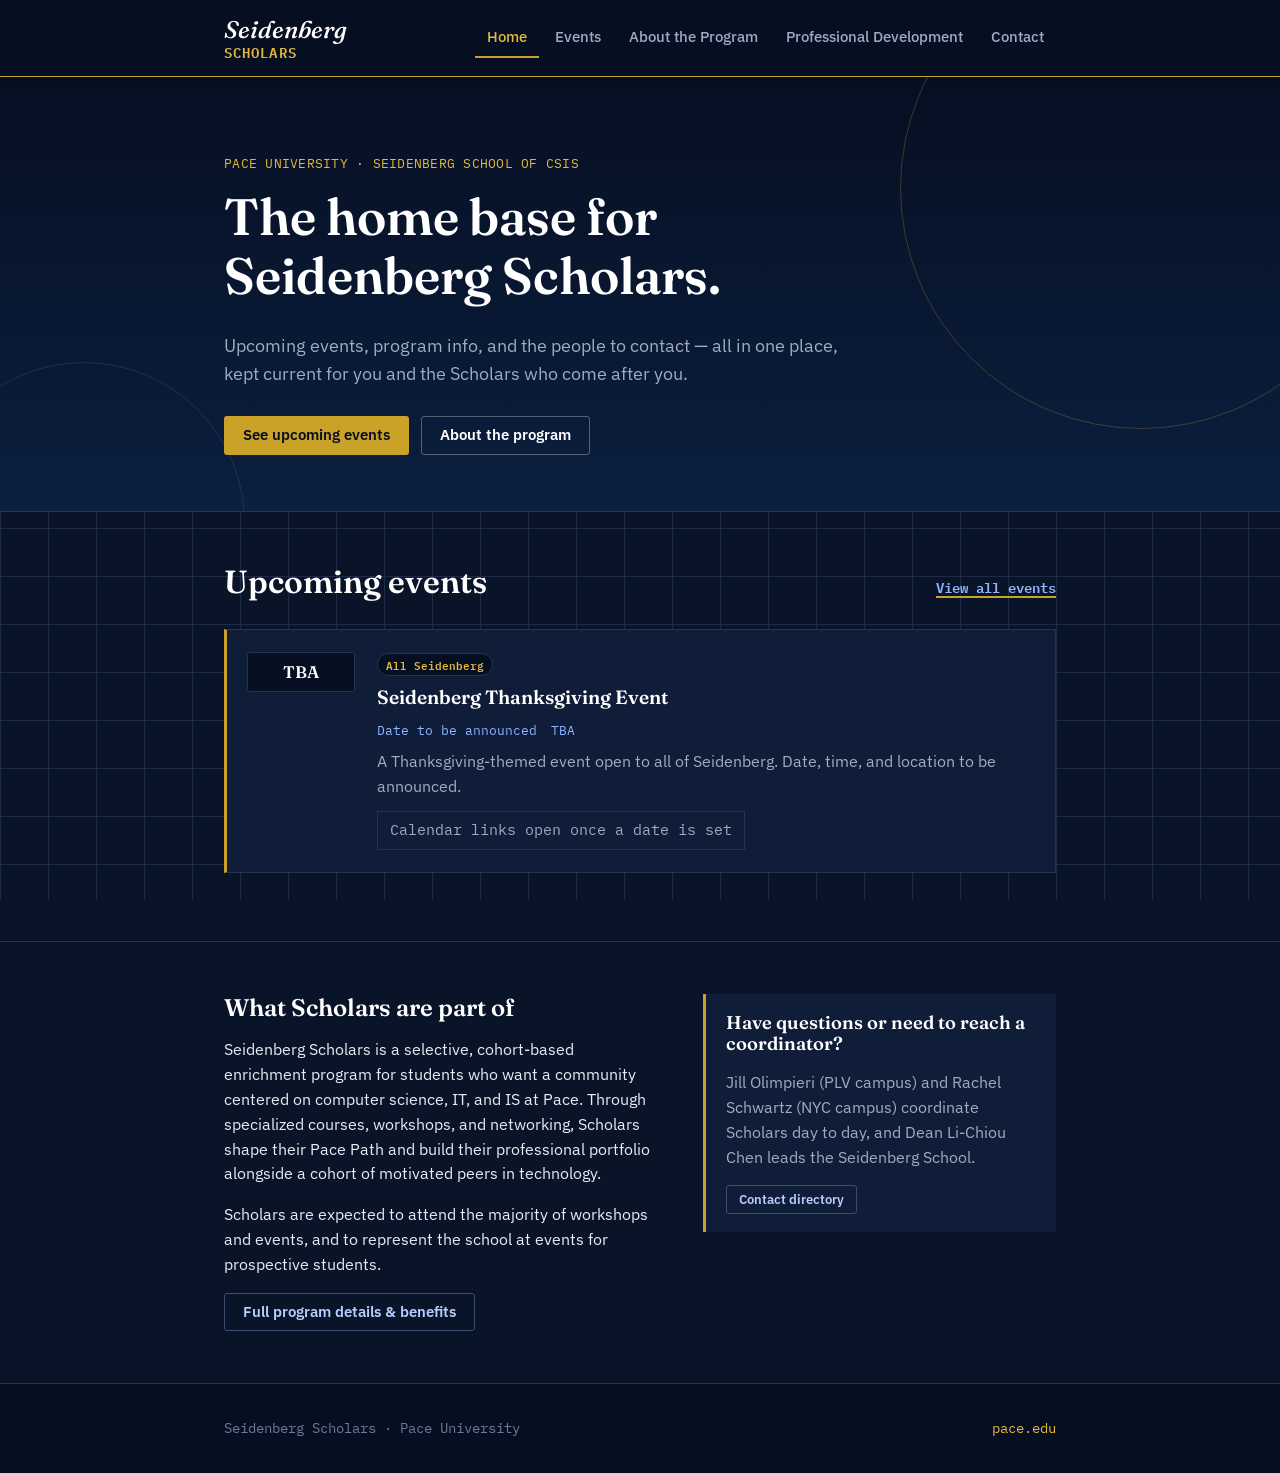
==== index.html @ 31d9eac2 "Add files via upload" ====
<!DOCTYPE html>
<html lang="en">
<head>
<meta charset="UTF-8">
<meta name="viewport" content="width=device-width, initial-scale=1.0">
<title>Seidenberg Scholars — Home</title>
<meta name="description" content="The hub for Seidenberg Scholars at Pace University: upcoming events, program benefits, and coordinator contacts.">
<link rel="stylesheet" href="css/style.css">
</head>
<body>
<a class="skip-link" href="#main">Skip to content</a>

<header class="site-header">
  <div class="wrap">
    <a class="wordmark" href="index.html">
      <span class="w1">Seidenberg</span>
      <span class="w2">SCHOLARS</span>
    </a>
    <nav class="site-nav" aria-label="Primary">
      <ul>
        <li><a href="index.html" aria-current="page">Home</a></li>
        <li><a href="events.html">Events</a></li>
        <li><a href="about.html">About the Program</a></li>
        <li><a href="professional-development.html">Professional Development</a></li>
        <li><a href="contact.html">Contact</a></li>
      </ul>
    </nav>
  </div>
</header>

<main id="main">
  <section class="hero">
    <div class="wrap">
      <p class="eyebrow">PACE UNIVERSITY · SEIDENBERG SCHOOL OF CSIS</p>
      <h1>The home base for Seidenberg Scholars.</h1>
      <p class="lede">Upcoming events, program info, and the people to contact — all in one place, kept current for you and the Scholars who come after you.</p>
      <div class="hero-actions">
        <a class="btn btn-gold" href="events.html">See upcoming events</a>
        <a class="btn btn-outline" href="about.html">About the program</a>
      </div>
    </div>
  </section>

  <section class="section">
    <div class="wrap">
      <div class="section-head">
        <h2>Upcoming events</h2>
        <a class="view-all" href="events.html">View all events</a>
      </div>
      <div id="home-events">
        <div class="empty-state">Loading events…</div>
      </div>
    </div>
  </section>

  <section class="section" style="border-bottom:none;">
    <div class="wrap two-col">
      <div>
        <h2>What Scholars are part of</h2>
        <p>Seidenberg Scholars is a selective, cohort-based enrichment program for students who want a community centered on computer science, IT, and IS at Pace. Through specialized courses, workshops, and networking, Scholars shape their Pace Path and build their professional portfolio alongside a cohort of motivated peers in technology.</p>
        <p>Scholars are expected to attend the majority of workshops and events, and to represent the school at events for prospective students.</p>
        <a class="btn btn-line" href="about.html">Full program details &amp; benefits</a>
      </div>
      <div class="rule-card">
        <h3>Have questions or need to reach a coordinator?</h3>
        <p>Jill Olimpieri (PLV campus) and Rachel Schwartz (NYC campus) coordinate Scholars day to day, and Dean Li-Chiou Chen leads the Seidenberg School.</p>
        <a class="btn btn-line btn-small" href="contact.html">Contact directory</a>
      </div>
    </div>
  </section>
</main>

<footer class="site-footer">
  <div class="wrap">
    <span>Seidenberg Scholars · Pace University</span>
    <span><a href="https://www.pace.edu" target="_blank" rel="noopener">pace.edu</a></span>
  </div>
</footer>

<script src="js/events.js"></script>
<script>
  ScholarsEvents.loadEvents("#home-events", { upcomingOnly: true, limit: 3 });
</script>
</body>
</html>
---- css/style.css ----
/* ==========================================================================
   Seidenberg Scholars — shared stylesheet
   Dark, techy palette: navy/slate/blue-gray with gold accent.
   Edit the variables below to retheme the whole site in one place.
   ========================================================================== */

@import url('https://fonts.googleapis.com/css2?family=Fraunces:ital,opsz,wght@0,9..144,400;0,9..144,500;0,9..144,600;1,9..144,500&family=IBM+Plex+Sans:wght@400;500;600;700&family=IBM+Plex+Mono:wght@400;500;600&display=swap');

:root {
  --navy: #0b1f3f;
  --navy-deep: #060f22;
  --navy-mid: #14315c;
  --gold: #c9a227;
  --gold-bright: #e4b93b;

  /* techy blue-gray surfaces, replacing the old near-white paper */
  --bg: #0a1428;
  --surface: #101d38;
  --surface-raised: #142544;
  --line: #26354f;
  --line-soft: #1c2c48;

  --white: #ffffff;
  --ink: #e7ecf5;
  --ink-soft: #9fabc4;
  --ink-faint: #6d7996;

  --serif: 'Fraunces', Georgia, serif;
  --sans: 'IBM Plex Sans', -apple-system, BlinkMacSystemFont, 'Segoe UI', sans-serif;
  --mono: 'IBM Plex Mono', 'SFMono-Regular', Menlo, monospace;

  --max: 880px;
}

* { box-sizing: border-box; }
html { scroll-behavior: smooth; }

@media (prefers-reduced-motion: reduce) {
  html { scroll-behavior: auto; }
  * { animation-duration: 0.01ms !important; transition-duration: 0.01ms !important; }
}

body {
  margin: 0;
  font-family: var(--sans);
  color: var(--ink);
  background:
    linear-gradient(var(--line-soft) 1px, transparent 1px),
    linear-gradient(90deg, var(--line-soft) 1px, transparent 1px),
    var(--bg);
  background-size: 48px 48px, 48px 48px, auto;
  background-attachment: fixed;
  line-height: 1.55;
  -webkit-font-smoothing: antialiased;
}

img { max-width: 100%; display: block; }

a {
  color: #8fb4ff;
  text-decoration-color: var(--gold);
  text-decoration-thickness: 2px;
  text-underline-offset: 3px;
}
a:hover { color: #b7cdff; }

a:focus-visible,
button:focus-visible,
[tabindex]:focus-visible {
  outline: 3px solid var(--gold);
  outline-offset: 2px;
}

h1, h2, h3 {
  font-family: var(--serif);
  font-weight: 600;
  color: var(--white);
  line-height: 1.15;
  margin: 0 0 0.5em;
}

p { max-width: 68ch; color: var(--ink); }

.wrap {
  max-width: var(--max);
  margin: 0 auto;
  padding: 0 24px;
}

/* ---------- Skip link ---------- */
.skip-link {
  position: absolute;
  left: -999px;
  top: 0;
  background: var(--gold);
  color: var(--navy-deep);
  padding: 10px 16px;
  font-weight: 600;
  z-index: 100;
}
.skip-link:focus { left: 16px; top: 16px; }

/* ---------- Header / Nav ---------- */
.site-header {
  background: var(--navy-deep);
  border-bottom: 1px solid var(--gold);
  box-shadow: 0 1px 0 rgba(0,0,0,0.4);
}
.site-header .wrap {
  display: flex;
  align-items: center;
  justify-content: space-between;
  min-height: 76px;
  flex-wrap: wrap;
  gap: 12px 24px;
  padding-top: 12px;
  padding-bottom: 12px;
}

.wordmark {
  display: flex;
  flex-direction: column;
  line-height: 1;
  color: var(--white);
  text-decoration: none;
}
.wordmark:hover { color: var(--white); }
.wordmark .w1 {
  font-family: var(--serif);
  font-style: italic;
  font-weight: 500;
  font-size: 1.5rem;
}
.wordmark .w2 {
  font-family: var(--mono);
  font-weight: 600;
  font-size: 0.85rem;
  letter-spacing: 0.08em;
  color: var(--gold-bright);
  margin-top: 3px;
}

.site-nav ul {
  list-style: none;
  display: flex;
  flex-wrap: wrap;
  gap: 4px 4px;
  margin: 0;
  padding: 0;
}
.site-nav a {
  display: inline-block;
  color: var(--ink-soft);
  text-decoration: none;
  font-weight: 500;
  font-size: 0.92rem;
  font-family: var(--sans);
  padding: 8px 12px;
  border-bottom: 2px solid transparent;
}
.site-nav a:hover { color: var(--white); border-bottom-color: var(--gold); }
.site-nav a[aria-current="page"] {
  color: var(--gold-bright);
  border-bottom-color: var(--gold);
}

/* ---------- Hero ---------- */
.hero {
  background: linear-gradient(180deg, var(--navy-deep), var(--navy));
  color: var(--white);
  padding: 64px 0 56px;
  position: relative;
  overflow: hidden;
  border-bottom: 1px solid var(--line);
}
.hero::after {
  content: "";
  position: absolute;
  right: -8%;
  top: -30%;
  width: 480px;
  height: 480px;
  border: 1px solid rgba(201, 162, 39, 0.28);
  border-radius: 50%;
}
.hero::before {
  content: "";
  position: absolute;
  left: -6%;
  bottom: -40%;
  width: 320px;
  height: 320px;
  border: 1px solid rgba(143, 180, 255, 0.14);
  border-radius: 50%;
}
.hero .eyebrow {
  font-family: var(--mono);
  font-size: 0.8rem;
  color: var(--gold-bright);
  margin-bottom: 14px;
  letter-spacing: 0.02em;
}
.hero h1 {
  color: var(--white);
  font-size: clamp(2.1rem, 4.2vw, 3.2rem);
  max-width: 16ch;
}
.hero p.lede {
  color: var(--ink-soft);
  font-size: 1.15rem;
  max-width: 56ch;
  margin-top: 14px;
}
.hero .hero-actions {
  margin-top: 28px;
  display: flex;
  gap: 12px;
  flex-wrap: wrap;
}

.page-hero {
  background: linear-gradient(180deg, var(--navy-deep), var(--navy));
  color: var(--white);
  padding: 44px 0 40px;
  border-bottom: 3px solid var(--gold);
}
.page-hero h1 { color: var(--white); font-size: clamp(1.8rem, 3.6vw, 2.6rem); }
.page-hero p { color: var(--ink-soft); margin-top: 10px; max-width: 60ch; }

/* ---------- Buttons ---------- */
.btn {
  display: inline-flex;
  align-items: center;
  gap: 8px;
  font-family: var(--sans);
  font-weight: 600;
  font-size: 0.92rem;
  padding: 11px 18px;
  border-radius: 3px;
  border: 1.5px solid transparent;
  cursor: pointer;
  text-decoration: none;
  line-height: 1;
}
.btn-gold {
  background: var(--gold);
  color: var(--navy-deep);
}
.btn-gold:hover { background: var(--gold-bright); color: var(--navy-deep); }
.btn-outline {
  background: transparent;
  border-color: rgba(255,255,255,0.3);
  color: var(--white);
}
.btn-outline:hover { border-color: var(--gold); color: var(--white); }
.btn-line {
  background: transparent;
  border-color: #3a4d70;
  color: #b7cdff;
}
.btn-line:hover { background: var(--surface-raised); border-color: var(--gold); color: var(--white); }
.btn-small { padding: 7px 12px; font-size: 0.82rem; }

/* ---------- Sections ---------- */
main { display: block; }
.section {
  padding: 52px 0;
  border-bottom: 1px solid var(--line);
}
.section:last-of-type { border-bottom: none; }
.section-head {
  display: flex;
  justify-content: space-between;
  align-items: baseline;
  gap: 16px;
  flex-wrap: wrap;
  margin-bottom: 28px;
}
.section-head h2 { margin: 0; font-size: clamp(1.5rem, 2.8vw, 2rem); }
.section-head .view-all { white-space: nowrap; font-weight: 600; font-family: var(--mono); font-size: 0.85rem; }

/* ---------- Cards / lists with left rule instead of boxed shadow ---------- */
.rule-card {
  border-left: 3px solid var(--gold);
  background: var(--surface);
  padding: 18px 20px;
  margin-bottom: 26px;
}
.rule-card h3 { font-size: 1.15rem; margin-bottom: 6px; color: var(--white); }
.rule-card p { color: var(--ink-soft); }

.two-col {
  display: grid;
  grid-template-columns: 1.1fr 0.9fr;
  gap: 48px;
  align-items: start;
}
@media (max-width: 760px) {
  .two-col { grid-template-columns: 1fr; }
}

/* ---------- Event cards ---------- */
.event-list { display: flex; flex-direction: column; gap: 0; }
.event-card {
  display: grid;
  grid-template-columns: 108px 1fr;
  gap: 22px;
  padding: 22px 20px;
  border: 1px solid var(--line);
  border-left: 3px solid var(--gold);
  background: var(--surface);
  margin-bottom: 16px;
}
.event-date-block {
  font-family: var(--mono);
  text-align: center;
  background: var(--navy-deep);
  border: 1px solid var(--line);
  color: var(--white);
  border-radius: 3px;
  padding: 10px 4px;
  height: fit-content;
}
.event-date-block .month {
  display: block;
  font-size: 0.7rem;
  letter-spacing: 0.06em;
  color: var(--gold-bright);
}
.event-date-block .day {
  display: block;
  font-family: var(--serif);
  font-size: 1.7rem;
  font-weight: 600;
  line-height: 1.1;
  color: var(--white);
}
.event-date-block .weekday {
  display: block;
  font-size: 0.7rem;
  color: var(--ink-faint);
}
.event-date-block.tba .day { font-size: 1.05rem; }

.event-body h3 { margin-bottom: 4px; font-size: 1.2rem; color: var(--white); }
.event-meta {
  font-family: var(--mono);
  font-size: 0.82rem;
  color: #8fb4ff;
  margin-bottom: 8px;
}
.event-meta span { margin-right: 14px; display: inline-block; }
.event-audience {
  display: inline-block;
  font-family: var(--mono);
  font-size: 0.7rem;
  font-weight: 600;
  color: var(--gold-bright);
  background: var(--navy-deep);
  border: 1px solid var(--line);
  padding: 2px 8px;
  border-radius: 20px;
  margin-bottom: 10px;
}
.event-desc { margin: 0 0 12px; color: var(--ink-soft); }
.event-actions { display: flex; gap: 10px; flex-wrap: wrap; }

.empty-state {
  border: 1px dashed var(--line);
  background: var(--surface);
  padding: 28px 24px;
  color: var(--ink-soft);
  font-style: italic;
}

@media (max-width: 560px) {
  .event-card { grid-template-columns: 64px 1fr; gap: 14px; }
  .event-date-block .day { font-size: 1.3rem; }
}

/* ---------- Benefits / requirements lists ---------- */
.check-list { list-style: none; margin: 0; padding: 0; }
.check-list li {
  padding: 10px 4px 10px 30px;
  border-top: 1px solid var(--line);
  position: relative;
  color: var(--ink);
}
.check-list li:last-child { border-bottom: 1px solid var(--line); }
.check-list li::before {
  content: "";
  position: absolute;
  left: 4px;
  top: 17px;
  width: 10px;
  height: 10px;
  background: var(--gold);
}

/* ---------- Contact cards ---------- */
.contact-grid {
  display: grid;
  grid-template-columns: repeat(auto-fit, minmax(230px, 1fr));
  gap: 20px;
}
.contact-card {
  border: 1px solid var(--line);
  border-top: 3px solid var(--gold);
  background: var(--surface);
  padding: 18px 20px 20px;
}
.contact-card .role {
  font-family: var(--mono);
  font-size: 0.78rem;
  color: var(--gold-bright);
  margin-bottom: 4px;
}
.contact-card h3 { margin-bottom: 2px; font-size: 1.15rem; color: var(--white); }
.contact-card .campus { color: var(--ink-soft); font-size: 0.92rem; margin-bottom: 10px; }
.contact-card a.email { font-weight: 600; }

/* ---------- Footer ---------- */
.site-footer {
  background: var(--navy-deep);
  color: var(--ink-faint);
  border-top: 1px solid var(--line);
  padding: 34px 0;
  margin-top: 0;
}
.site-footer .wrap {
  display: flex;
  justify-content: space-between;
  flex-wrap: wrap;
  gap: 12px;
  font-size: 0.85rem;
  font-family: var(--mono);
}
.site-footer a { color: var(--gold-bright); text-decoration: none; }
.site-footer a:hover { text-decoration: underline; }

/* ---------- Misc ---------- */
.pill-links { list-style: none; margin: 0; padding: 0; }
.pill-links li { margin-bottom: 10px; }
.pill-links a {
  display: block;
  padding: 14px 16px;
  background: var(--surface);
  border: 1px solid var(--line);
  border-left: 3px solid var(--gold);
  text-decoration: none;
  color: var(--ink);
  font-weight: 600;
}
.pill-links a:hover { background: var(--surface-raised); border-left-color: var(--gold-bright); }
.pill-links .src { display: block; font-weight: 400; font-family: var(--mono); font-size: 0.8rem; color: var(--ink-faint); margin-top: 3px; }

.note-box {
  background: var(--surface);
  border: 1px solid var(--line);
  padding: 16px 18px;
  font-size: 0.92rem;
  color: var(--ink-soft);
  font-family: var(--mono);
}
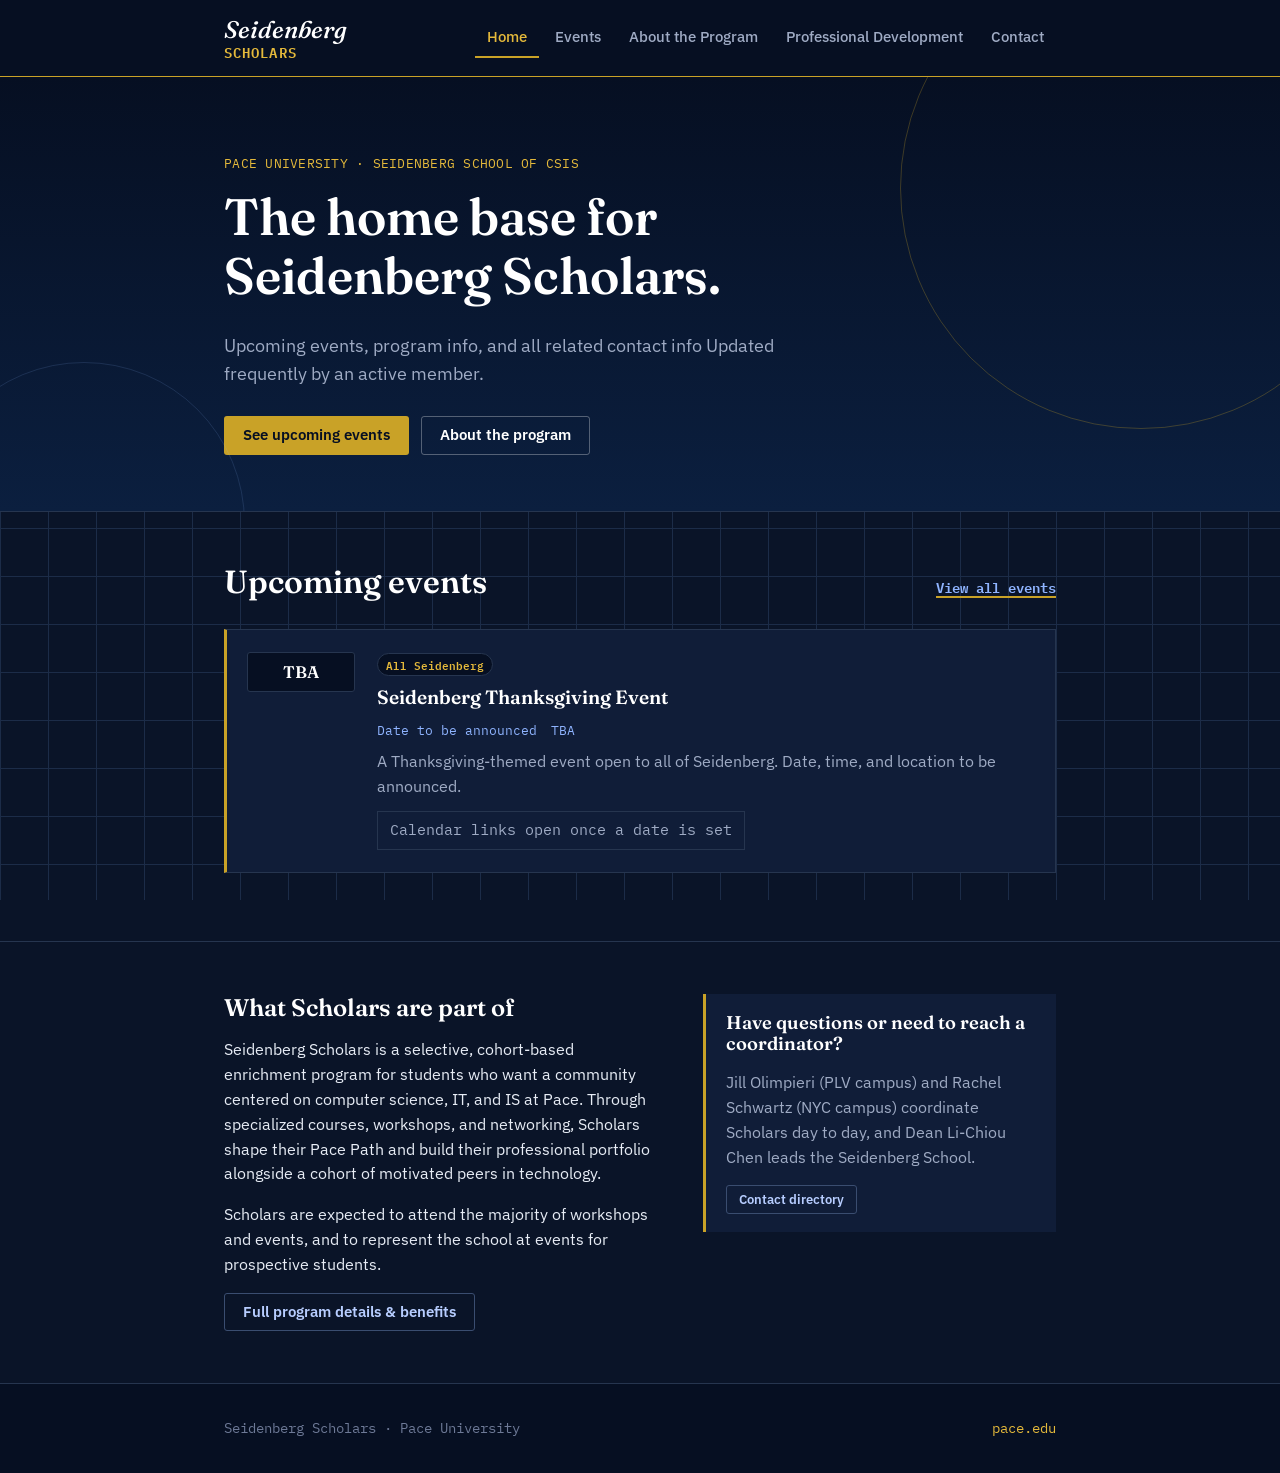
==== commit 063c30be: "Update lede paragraph for clarity and accuracy" ====
--- a/index.html
+++ b/index.html
@@ -33,7 +33,7 @@
     <div class="wrap">
       <p class="eyebrow">PACE UNIVERSITY · SEIDENBERG SCHOOL OF CSIS</p>
       <h1>The home base for Seidenberg Scholars.</h1>
-      <p class="lede">Upcoming events, program info, and the people to contact — all in one place, kept current for you and the Scholars who come after you.</p>
+      <p class="lede">Upcoming events, program info, and all related contact info Updated frequently by an active member.</p>
       <div class="hero-actions">
         <a class="btn btn-gold" href="events.html">See upcoming events</a>
         <a class="btn btn-outline" href="about.html">About the program</a>
